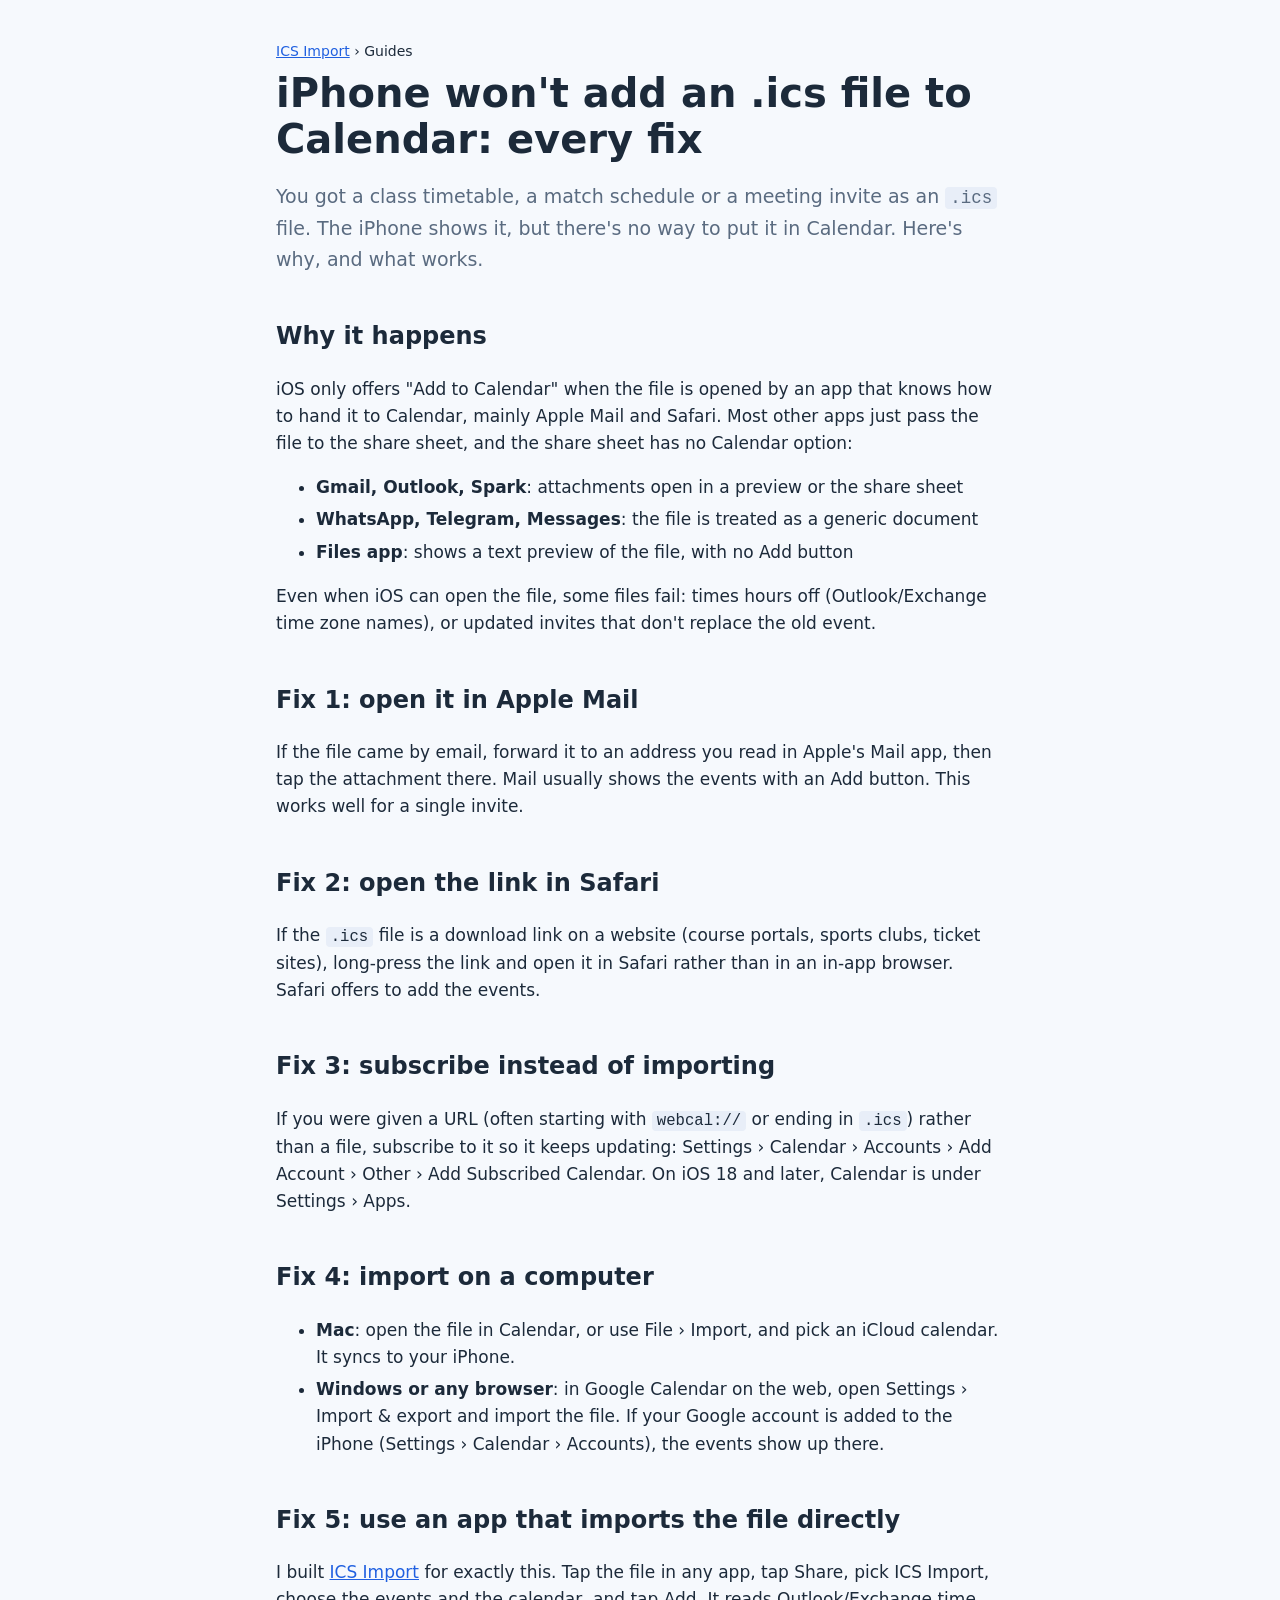
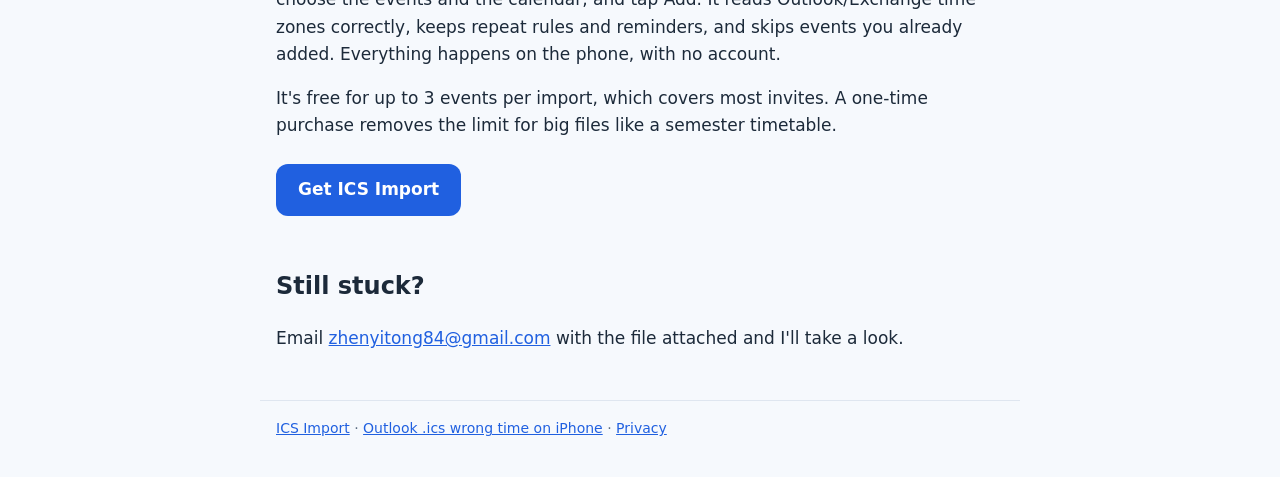
==== guides/ics-file-wont-add-to-iphone-calendar/index.html @ aa46a406 "Landing page and two how-to guides; privacy and support kept on the same URL Co-Authored-By: Claude " ====
<!doctype html>
<html lang="en"><head><meta charset="utf-8"><meta name="viewport" content="width=device-width,initial-scale=1">
<title>iPhone won't add an .ics file to Calendar: every fix</title>
<meta name="description" content="Why your iPhone shows an .ics file but has no Add to Calendar button, and five ways to get the events into Apple Calendar: Mail, Safari, subscriptions, a computer, or an app.">
<meta name="apple-itunes-app" content="app-id=6813216187">
<link rel="canonical" href="https://iflora84.github.io/ics-import-privacy/guides/ics-file-wont-add-to-iphone-calendar/">
<link rel="stylesheet" href="../../site.css">
</head><body>
<header>
<nav class="crumbs"><a href="../../">ICS Import</a> › Guides</nav>
<h1>iPhone won't add an .ics file to Calendar: every fix</h1>
<p class="lead">You got a class timetable, a match schedule or a meeting invite as an <code>.ics</code> file. The iPhone shows it, but there's no way to put it in Calendar. Here's why, and what works.</p>
</header>
<main>
<h2>Why it happens</h2>
<p>iOS only offers "Add to Calendar" when the file is opened by an app that knows how to hand it to Calendar, mainly Apple Mail and Safari. Most other apps just pass the file to the share sheet, and the share sheet has no Calendar option:</p>
<ul>
<li><strong>Gmail, Outlook, Spark</strong>: attachments open in a preview or the share sheet</li>
<li><strong>WhatsApp, Telegram, Messages</strong>: the file is treated as a generic document</li>
<li><strong>Files app</strong>: shows a text preview of the file, with no Add button</li>
</ul>
<p>Even when iOS can open the file, some files fail: times hours off (Outlook/Exchange time zone names), or updated invites that don't replace the old event.</p>

<h2>Fix 1: open it in Apple Mail</h2>
<p>If the file came by email, forward it to an address you read in Apple's Mail app, then tap the attachment there. Mail usually shows the events with an Add button. This works well for a single invite.</p>

<h2>Fix 2: open the link in Safari</h2>
<p>If the <code>.ics</code> file is a download link on a website (course portals, sports clubs, ticket sites), long-press the link and open it in Safari rather than in an in-app browser. Safari offers to add the events.</p>

<h2>Fix 3: subscribe instead of importing</h2>
<p>If you were given a URL (often starting with <code>webcal://</code> or ending in <code>.ics</code>) rather than a file, subscribe to it so it keeps updating: Settings › Calendar › Accounts › Add Account › Other › Add Subscribed Calendar. On iOS 18 and later, Calendar is under Settings › Apps.</p>

<h2>Fix 4: import on a computer</h2>
<ul>
<li><strong>Mac</strong>: open the file in Calendar, or use File › Import, and pick an iCloud calendar. It syncs to your iPhone.</li>
<li><strong>Windows or any browser</strong>: in Google Calendar on the web, open Settings › Import &amp; export and import the file. If your Google account is added to the iPhone (Settings › Calendar › Accounts), the events show up there.</li>
</ul>

<h2>Fix 5: use an app that imports the file directly</h2>
<p>I built <a href="https://apps.apple.com/app/id6813216187">ICS Import</a> for exactly this. Tap the file in any app, tap Share, pick ICS Import, choose the events and the calendar, and tap Add. It reads Outlook/Exchange time zones correctly, keeps repeat rules and reminders, and skips events you already added. Everything happens on the phone, with no account.</p>
<p>It's free for up to 3 events per import, which covers most invites. A one-time purchase removes the limit for big files like a semester timetable.</p>
<a class="cta" href="https://apps.apple.com/app/id6813216187">Get ICS Import</a>

<h2>Still stuck?</h2>
<p>Email <a href="mailto:zhenyitong84@gmail.com?subject=ICS%20file%20help">zhenyitong84@gmail.com</a> with the file attached and I'll take a look.</p>
</main>
<footer><a href="../../">ICS Import</a> · <a href="../outlook-ics-wrong-time-iphone/">Outlook .ics wrong time on iPhone</a> · <a href="../../#privacy">Privacy</a></footer>
</body></html>
---- site.css ----
:root{--bg:#f6f9fd;--card:#fff;--text:#1c2a3a;--muted:#5a6b80;--accent:#2060e0;--accent-text:#fff;--line:#dfe6f0;--code:#e8eef8}
@media (prefers-color-scheme:dark){:root:not([data-theme="light"]){--bg:#0f1520;--card:#18212f;--text:#e4ebf5;--muted:#9aa9bd;--accent:#5b8cff;--accent-text:#fff;--line:#2a3547;--code:#222d3e}}
:root[data-theme="dark"]{--bg:#0f1520;--card:#18212f;--text:#e4ebf5;--muted:#9aa9bd;--accent:#5b8cff;--accent-text:#fff;--line:#2a3547;--code:#222d3e}
*{box-sizing:border-box}
body{margin:0;overflow-wrap:break-word;background:var(--bg);color:var(--text);font:17px/1.6 system-ui,-apple-system,"Segoe UI",Roboto,sans-serif}
main,header,footer{max-width:760px;margin:0 auto;padding:0 16px}
header{padding-top:40px}
h1{font-size:clamp(28px,6vw,40px);line-height:1.15;margin:.2em 0 .4em}
h2{margin-top:1.8em;font-size:24px}
h3{margin-bottom:.2em}
a{color:var(--accent)}
code{overflow-wrap:anywhere;background:var(--code);padding:1px 5px;border-radius:4px;font-size:.92em}
.lead{font-size:19px;color:var(--muted)}
.cta{display:inline-block;background:var(--accent);color:var(--accent-text);text-decoration:none;font-weight:600;padding:12px 22px;border-radius:12px;margin:8px 0}
.small{font-size:14px;color:var(--muted)}
.shots{display:flex;gap:16px;justify-content:center;margin:28px 0;flex-wrap:wrap}
.shots img{width:min(220px,44vw);height:auto;border-radius:22px;border:1px solid var(--line);background:var(--card)}
.card{background:var(--card);border:1px solid var(--line);border-radius:14px;padding:4px 20px;margin:16px 0}
ol li,ul li{margin:.3em 0}
nav.crumbs{font-size:14px;margin-bottom:8px}
footer{border-top:1px solid var(--line);margin-top:48px;padding-top:16px;padding-bottom:40px;font-size:14px;color:var(--muted)}
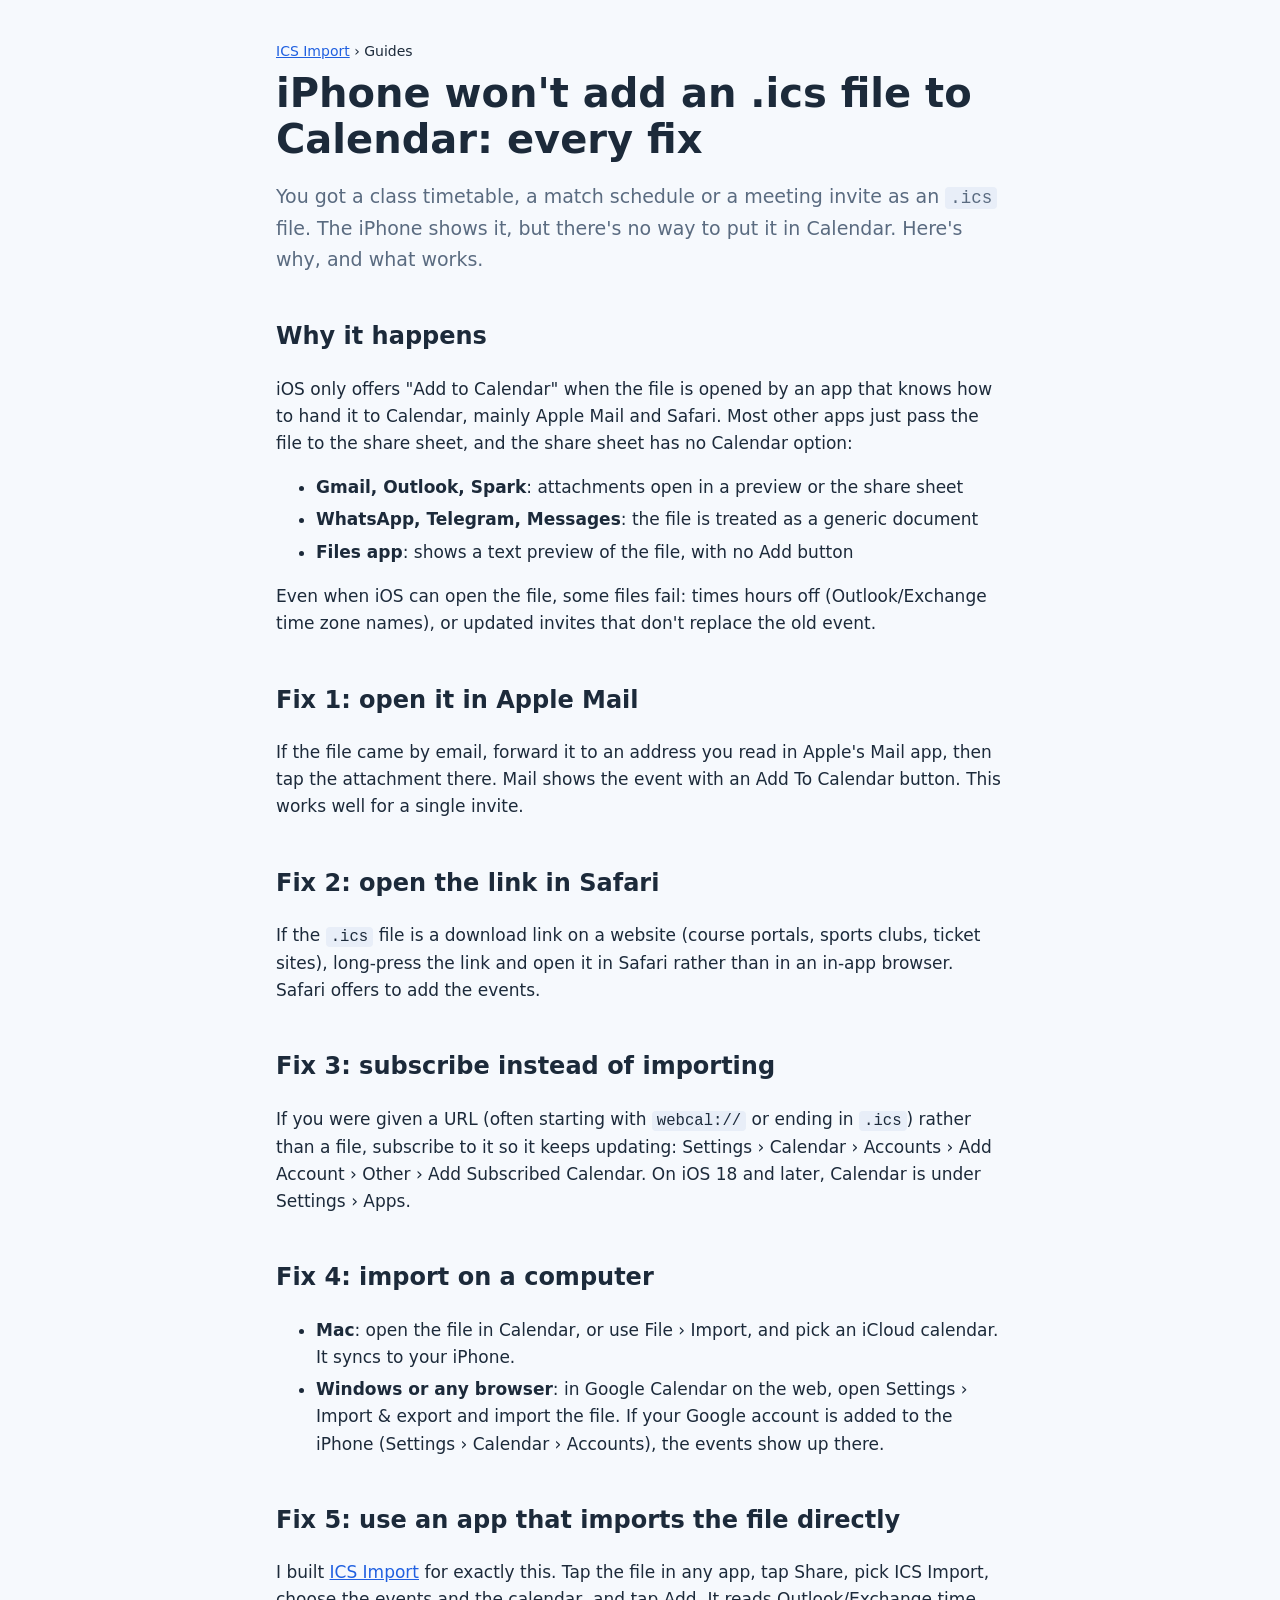
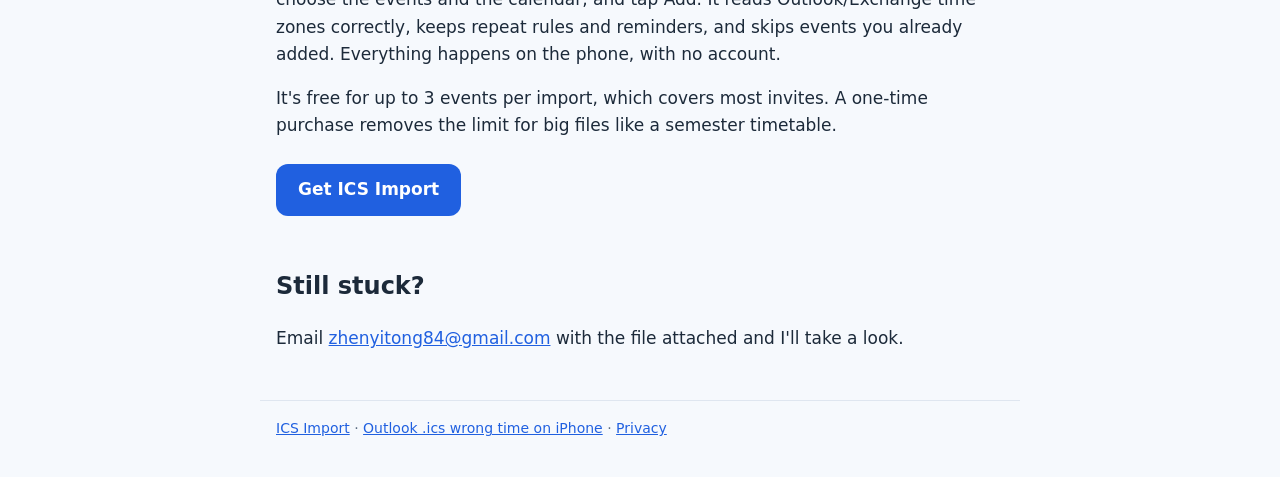
==== commit 4ebdccfc: "Use the Mail button label verified on device Co-Authored-By: Claude Opus 5.5 (1M context) <noreply@a" ====
--- a/guides/ics-file-wont-add-to-iphone-calendar/index.html
+++ b/guides/ics-file-wont-add-to-iphone-calendar/index.html
@@ -22,7 +22,7 @@
 <p>Even when iOS can open the file, some files fail: times hours off (Outlook/Exchange time zone names), or updated invites that don't replace the old event.</p>
 
 <h2>Fix 1: open it in Apple Mail</h2>
-<p>If the file came by email, forward it to an address you read in Apple's Mail app, then tap the attachment there. Mail usually shows the events with an Add button. This works well for a single invite.</p>
+<p>If the file came by email, forward it to an address you read in Apple's Mail app, then tap the attachment there. Mail shows the event with an Add To Calendar button. This works well for a single invite.</p>
 
 <h2>Fix 2: open the link in Safari</h2>
 <p>If the <code>.ics</code> file is a download link on a website (course portals, sports clubs, ticket sites), long-press the link and open it in Safari rather than in an in-app browser. Safari offers to add the events.</p>
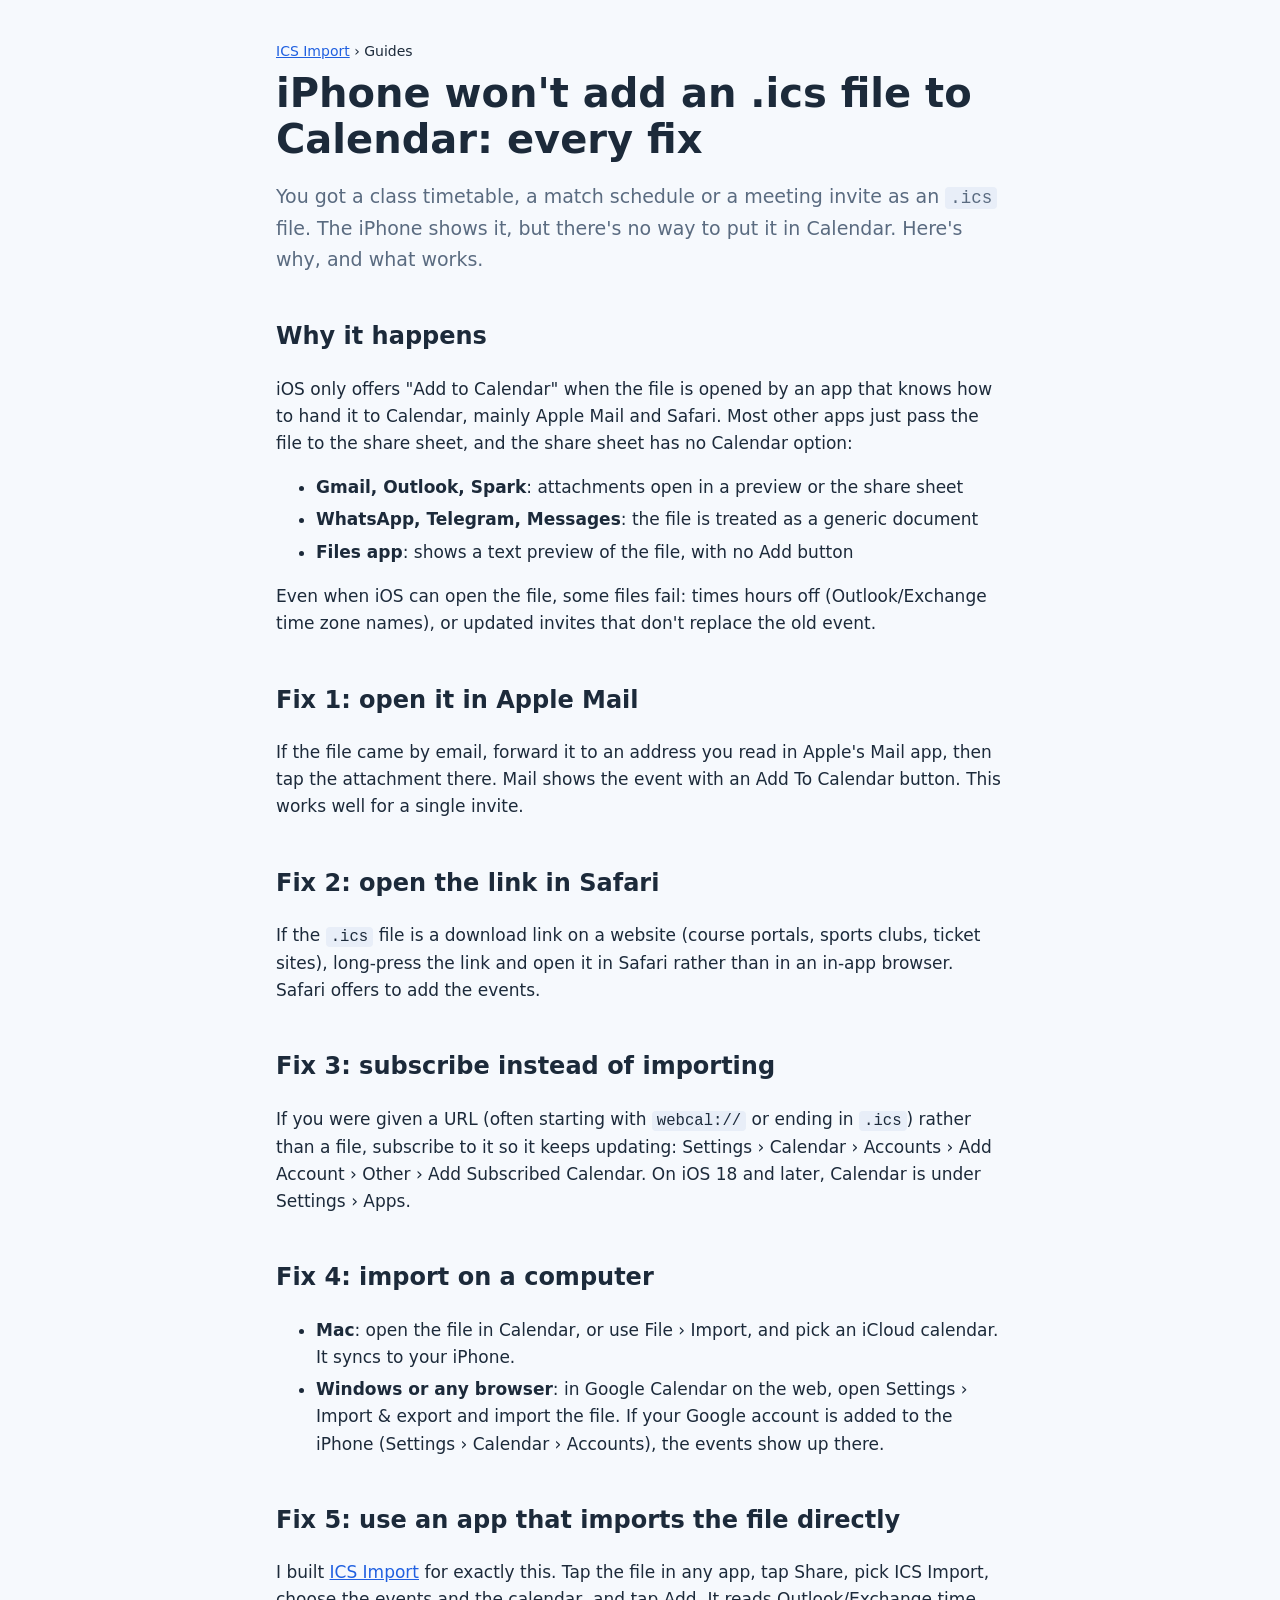
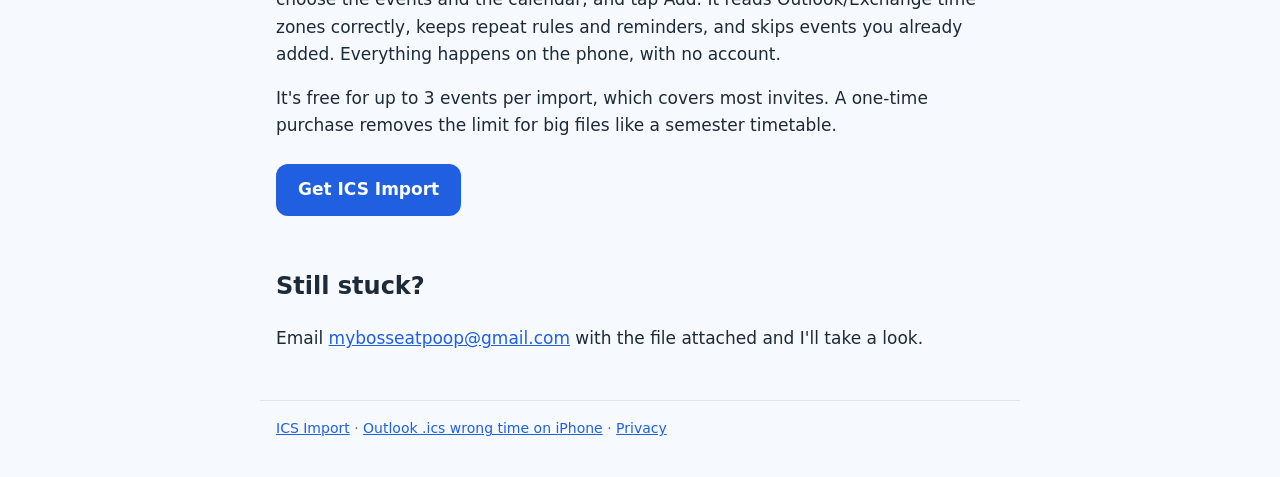
==== commit 786a2693: "New contact email Co-Authored-By: Claude Opus 5.5 (1M context) <noreply@anthropic.com> Claude-Sessio" ====
--- a/guides/ics-file-wont-add-to-iphone-calendar/index.html
+++ b/guides/ics-file-wont-add-to-iphone-calendar/index.html
@@ -42,7 +42,7 @@
 <a class="cta" href="https://apps.apple.com/app/id6813216187">Get ICS Import</a>
 
 <h2>Still stuck?</h2>
-<p>Email <a href="mailto:zhenyitong84@gmail.com?subject=ICS%20file%20help">zhenyitong84@gmail.com</a> with the file attached and I'll take a look.</p>
+<p>Email <a href="mailto:mybosseatpoop@gmail.com?subject=ICS%20file%20help">mybosseatpoop@gmail.com</a> with the file attached and I'll take a look.</p>
 </main>
 <footer><a href="../../">ICS Import</a> · <a href="../outlook-ics-wrong-time-iphone/">Outlook .ics wrong time on iPhone</a> · <a href="../../#privacy">Privacy</a></footer>
 </body></html>
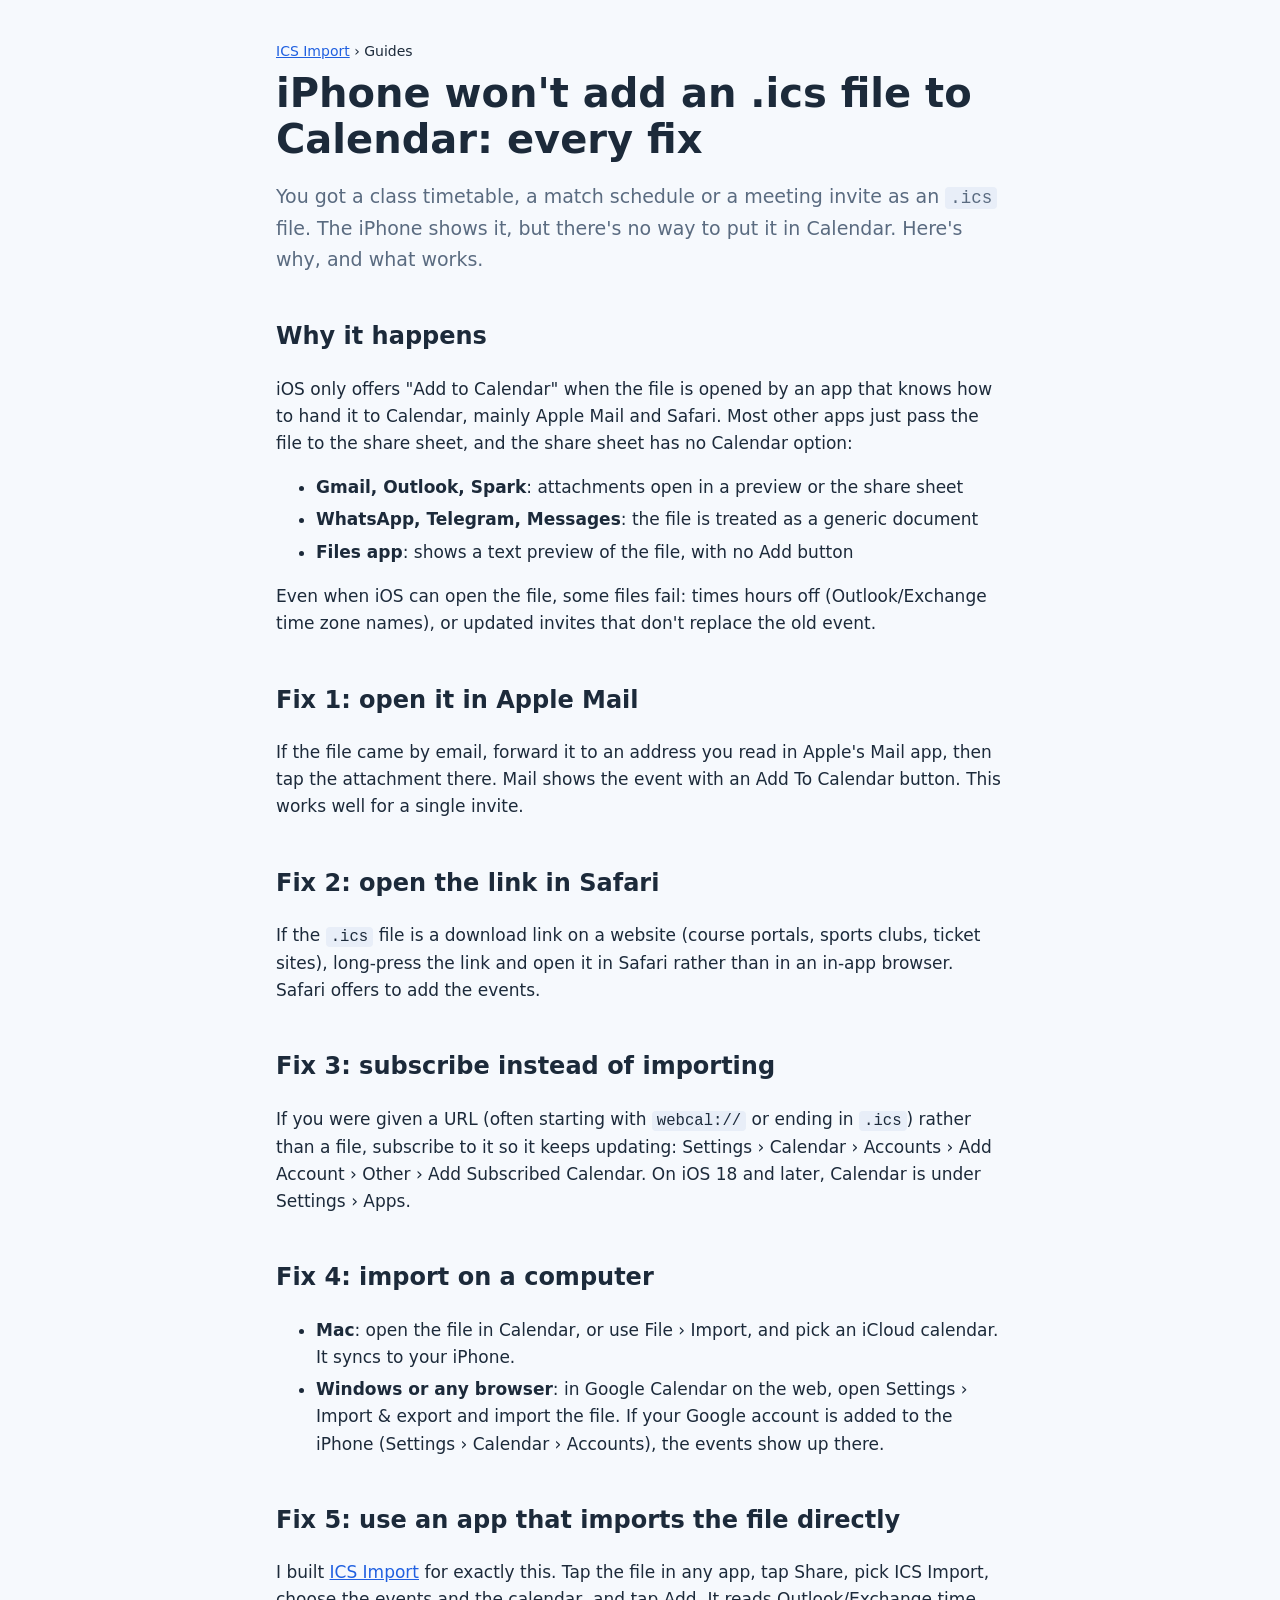
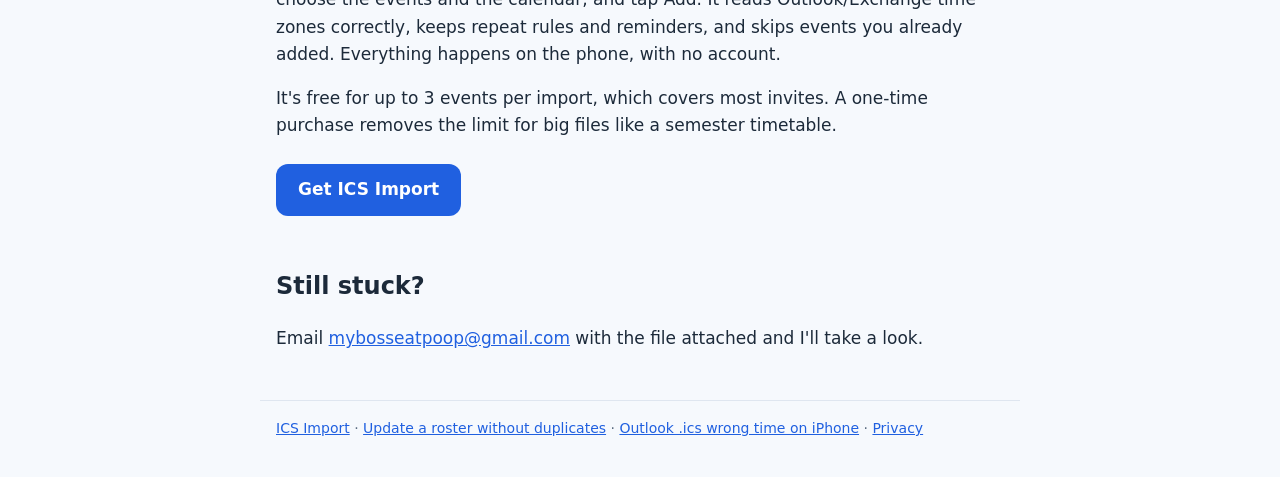
==== commit 121089f5: "Guide: update a roster in iPhone Calendar without duplicates Co-Authored-By: Claude Opus 5.5 (1M con" ====
--- a/guides/ics-file-wont-add-to-iphone-calendar/index.html
+++ b/guides/ics-file-wont-add-to-iphone-calendar/index.html
@@ -44,5 +44,5 @@
 <h2>Still stuck?</h2>
 <p>Email <a href="mailto:mybosseatpoop@gmail.com?subject=ICS%20file%20help">mybosseatpoop@gmail.com</a> with the file attached and I'll take a look.</p>
 </main>
-<footer><a href="../../">ICS Import</a> · <a href="../outlook-ics-wrong-time-iphone/">Outlook .ics wrong time on iPhone</a> · <a href="../../#privacy">Privacy</a></footer>
+<footer><a href="../../">ICS Import</a> · <a href="../update-roster-iphone-calendar-without-duplicates/">Update a roster without duplicates</a> · <a href="../outlook-ics-wrong-time-iphone/">Outlook .ics wrong time on iPhone</a> · <a href="../../#privacy">Privacy</a></footer>
 </body></html>
